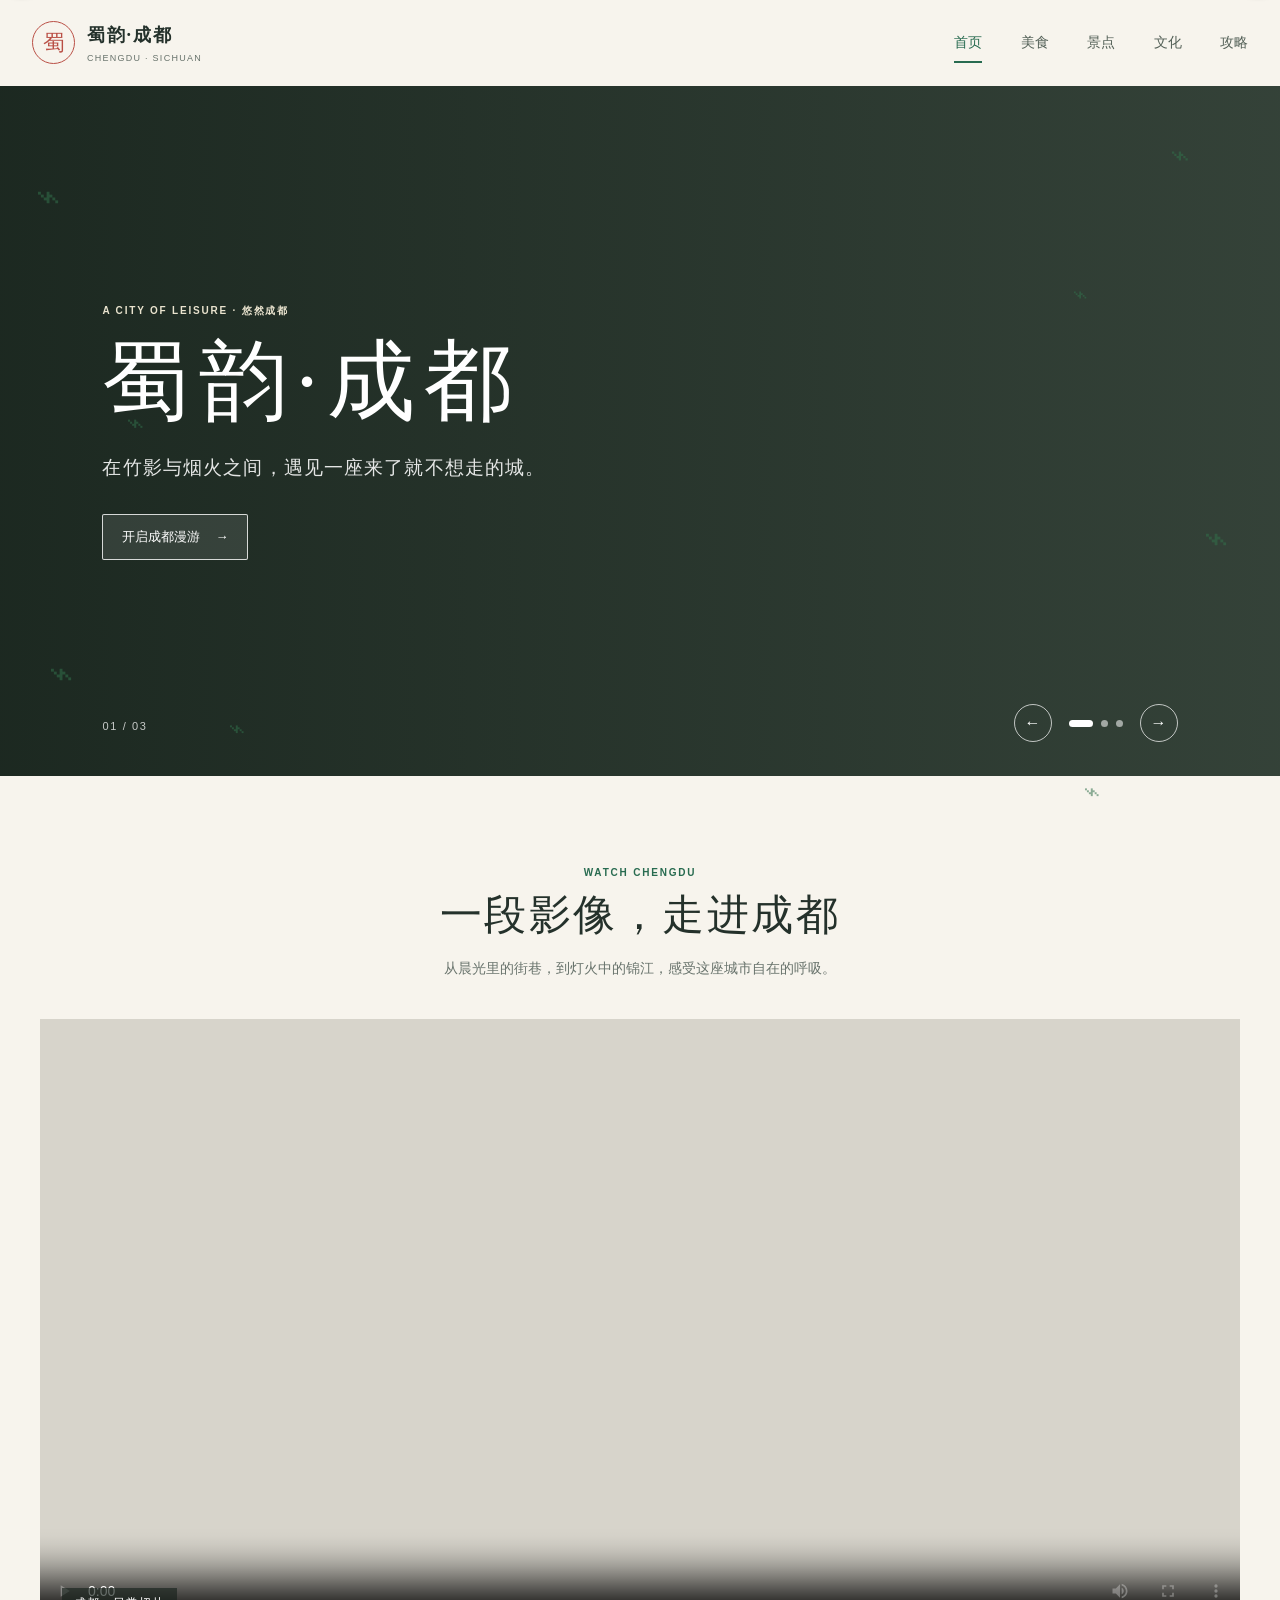
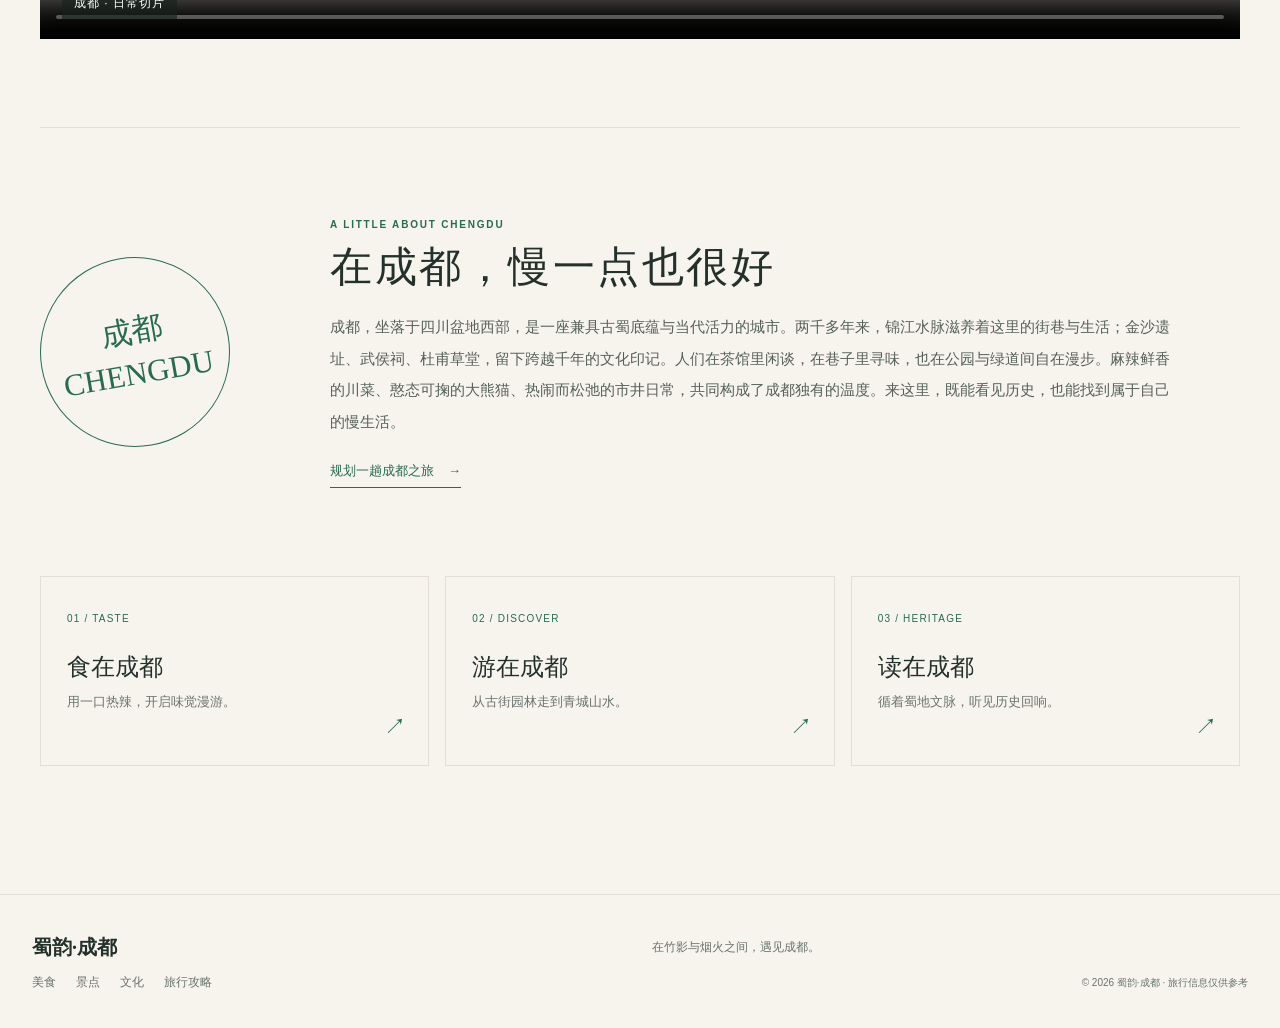
==== index.html @ 569bb5fd "新增chengdu.html、culture.html、food.html、index.html、sights.html、styles.css、travel.html、app.js" ====
<!doctype html>
<html lang="zh-CN" data-theme="home">
<head>
  <meta charset="utf-8">
  <meta name="viewport" content="width=device-width, initial-scale=1">
  <meta name="theme-color" content="#f7f4ed">
  <meta name="description" content="蜀韵·成都，发现成都的美食、景点、文化与旅行灵感。">
  <meta name="keywords" content="蜀韵成都,成都旅游,成都文化旅游,成都美食,成都景点,成都旅行攻略,熊猫,川菜,古蜀文化">
  <title>蜀韵·成都 — 一座来了就不想走的城</title>
  <link rel="stylesheet" href="styles.css">
  <script src="app.js" defer></script>
</head>
<body>
  <div class="leaf-field" aria-hidden="true">
    <span class="bamboo-leaf leaf-one">⌁</span><span class="bamboo-leaf leaf-two">⌁</span>
    <span class="bamboo-leaf leaf-three">⌁</span><span class="bamboo-leaf leaf-four">⌁</span>
    <span class="bamboo-leaf leaf-five">⌁</span><span class="bamboo-leaf leaf-six">⌁</span>
    <span class="bamboo-leaf leaf-seven">⌁</span><span class="bamboo-leaf leaf-eight">⌁</span>
  </div>
  <div class="panda-walkers" aria-hidden="true">
    <span class="panda panda-top">🐼</span><span class="panda panda-right">🐼</span>
    <span class="panda panda-bottom">🐼</span><span class="panda panda-left">🐼</span>
  </div>
  <header class="site-header">
    <a class="brand" href="index.html" aria-label="蜀韵成都首页">
      <span class="brand-mark" aria-hidden="true">蜀</span>
      <span><strong>蜀韵·成都</strong><small>CHENGDU · SICHUAN</small></span>
    </a>
    <button class="menu-toggle" type="button" aria-expanded="false" aria-label="展开导航">☰</button>
    <nav class="site-nav" aria-label="主导航">
      <a href="index.html" aria-current="page">首页</a><a href="food.html">美食</a>
      <a href="sights.html">景点</a><a href="culture.html">文化</a><a href="travel.html">攻略</a>
    </nav>
  </header>
  <main>
    <section class="hero-carousel" aria-label="成都风光轮播">
      <article class="hero-slide hero-one is-active">
        <div class="hero-copy"><p class="eyebrow">A CITY OF LEISURE · 悠然成都</p><h1>蜀韵·成都</h1><p>在竹影与烟火之间，遇见一座来了就不想走的城。</p><a class="button button-light" href="sights.html">开启成都漫游 <span aria-hidden="true">→</span></a></div>
      </article>
      <article class="hero-slide hero-two">
        <div class="hero-copy"><p class="eyebrow">TASTE THE CITY · 川味成都</p><h2>一城烟火，百味人生</h2><p>从街巷小吃到热辣火锅，舌尖上的成都从不设限。</p><a class="button button-light" href="food.html">寻味成都 <span aria-hidden="true">→</span></a></div>
      </article>
      <article class="hero-slide hero-three">
        <div class="hero-copy"><p class="eyebrow">SLOW DOWN · 慢游成都</p><h2>把日子，过成一首诗</h2><p>茶馆、古巷、锦江晚风，留一点时间给生活本身。</p><a class="button button-light" href="culture.html">走进蜀地文化 <span aria-hidden="true">→</span></a></div>
      </article>
      <div class="carousel-controls">
        <button class="carousel-arrow" type="button" data-carousel="previous" aria-label="上一张">←</button>
        <div class="carousel-dots" aria-label="选择轮播图片">
          <button class="carousel-dot is-active" type="button" aria-label="第1张" aria-current="true"></button>
          <button class="carousel-dot" type="button" aria-label="第2张"></button>
          <button class="carousel-dot" type="button" aria-label="第3张"></button>
        </div>
        <button class="carousel-arrow" type="button" data-carousel="next" aria-label="下一张">→</button>
      </div>
      <span class="hero-index" aria-hidden="true">01 / 03</span>
    </section>

    <section class="section video-section">
      <div class="section-heading"><p class="eyebrow">WATCH CHENGDU</p><h2>一段影像，走进成都</h2><p>从晨光里的街巷，到灯火中的锦江，感受这座城市自在的呼吸。</p></div>
      <div class="video-frame">
        <video controls preload="metadata" poster="https://images.unsplash.com/photo-1513415564515-763d91423bdd?auto=format&fit=crop&w=1600&q=85">
          <source src="https://videos.pexels.com/video-files/3195394/3195394-hd_1920_1080_25fps.mp4" type="video/mp4">
          您的浏览器暂不支持 HTML 视频播放。
        </video>
        <span class="video-caption">成都 · 日常切片</span>
      </div>
    </section>

    <section class="section intro-section">
      <div class="intro-stamp" aria-hidden="true">成都<br>CHENGDU</div>
      <div><p class="eyebrow">A LITTLE ABOUT CHENGDU</p><h2>在成都，慢一点也很好</h2>
        <p class="intro-copy">成都，坐落于四川盆地西部，是一座兼具古蜀底蕴与当代活力的城市。两千多年来，锦江水脉滋养着这里的街巷与生活；金沙遗址、武侯祠、杜甫草堂，留下跨越千年的文化印记。人们在茶馆里闲谈，在巷子里寻味，也在公园与绿道间自在漫步。麻辣鲜香的川菜、憨态可掬的大熊猫、热闹而松弛的市井日常，共同构成了成都独有的温度。来这里，既能看见历史，也能找到属于自己的慢生活。</p>
        <a class="text-link" href="travel.html">规划一趟成都之旅 <span aria-hidden="true">→</span></a>
      </div>
    </section>
    <section class="section quick-links">
      <a class="quick-card" href="food.html"><span>01 / TASTE</span><h2>食在成都</h2><p>用一口热辣，开启味觉漫游。</p><b aria-hidden="true">↗</b></a>
      <a class="quick-card" href="sights.html"><span>02 / DISCOVER</span><h2>游在成都</h2><p>从古街园林走到青城山水。</p><b aria-hidden="true">↗</b></a>
      <a class="quick-card" href="culture.html"><span>03 / HERITAGE</span><h2>读在成都</h2><p>循着蜀地文脉，听见历史回响。</p><b aria-hidden="true">↗</b></a>
    </section>
  </main>
  <footer class="site-footer">
    <a class="footer-brand" href="index.html">蜀韵·成都</a><p>在竹影与烟火之间，遇见成都。</p>
    <nav aria-label="页尾导航"><a href="food.html">美食</a><a href="sights.html">景点</a><a href="culture.html">文化</a><a href="travel.html">旅行攻略</a></nav>
    <small>© 2026 蜀韵·成都 · 旅行信息仅供参考</small>
  </footer>
</body>
</html>
---- styles.css ----
/* 全站基础色彩与主题变量 */
:root {
  color-scheme: light;
  --paper: #f7f4ed;
  --ink: #24312b;
  --muted: #68736c;
  --line: #e4dfd4;
  --accent: #286b50;
  --accent-soft: #e3ede4;
  --serif: "Noto Serif SC", "Songti SC", "STSong", Georgia, serif;
  --sans: -apple-system, BlinkMacSystemFont, "Segoe UI", "Microsoft YaHei", "PingFang SC", sans-serif;
}

html[data-theme="food"] { --accent: #c76b39; --accent-soft: #f4e5da; }
html[data-theme="sights"] { --accent: #397b9c; --accent-soft: #dfedf1; }
html[data-theme="culture"] { --accent: #805c91; --accent-soft: #eee5f1; }
html[data-theme="travel"] { --accent: #b48b2d; --accent-soft: #f3edda; }

* { box-sizing: border-box; }
html { scroll-behavior: smooth; }
body {
  margin: 0;
  min-width: 320px;
  background: var(--paper);
  color: var(--ink);
  font-family: var(--sans);
  line-height: 1.7;
}
img, video { display: block; max-width: 100%; }
a { color: inherit; text-decoration: none; }
button, select { font: inherit; }
button { color: inherit; }

/* 页面共用页头与页尾 */
.site-header {
  position: relative;
  z-index: 20;
  display: flex;
  width: min(100% - 64px, 1360px);
  min-height: 86px;
  align-items: center;
  justify-content: space-between;
  margin: 0 auto;
}
.brand { display: inline-flex; align-items: center; gap: 12px; }
.brand-mark {
  display: grid;
  width: 43px;
  height: 43px;
  place-items: center;
  border: 1px solid var(--accent);
  border-radius: 50%;
  color: var(--accent);
  font-family: var(--serif);
  font-size: 22px;
}
html[data-theme="home"] .brand-mark { border-color: #b94f45; color: #b94f45; }
.brand strong { display: block; font-family: var(--serif); font-size: 18px; letter-spacing: .1em; }
.brand small { display: block; color: var(--muted); font-size: 9px; letter-spacing: .14em; }
.site-nav { display: flex; align-items: center; gap: clamp(20px, 3vw, 42px); }
.site-nav a { position: relative; padding: 9px 0; color: #536057; font-size: 14px; transition: color .2s ease; }
.site-nav a:hover, .site-nav a[aria-current="page"] { color: var(--accent); }
.site-nav a[aria-current="page"]::after {
  position: absolute;
  right: 0;
  bottom: 1px;
  left: 0;
  height: 2px;
  background: var(--accent);
  content: "";
}
.menu-toggle { display: none; border: 0; background: transparent; font-size: 23px; cursor: pointer; }
.site-footer {
  display: grid;
  grid-template-columns: 1fr 1fr;
  gap: 8px 24px;
  align-items: center;
  margin-top: 40px;
  padding: 35px max(32px, calc((100% - 1280px) / 2));
  border-top: 1px solid var(--line);
  color: var(--muted);
  font-size: 12px;
}
.footer-brand { color: var(--ink); font-family: var(--serif); font-size: 20px; font-weight: 700; }
.site-footer p { margin: 0; }
.site-footer nav { display: flex; gap: 20px; }
.site-footer nav a:hover { color: var(--accent); }
.site-footer small { justify-self: end; }

/* 首页大图轮播 */
.hero-carousel { position: relative; height: min(690px, 72vw); min-height: 510px; overflow: hidden; background: #39473d; color: white; }
.hero-slide {
  position: absolute;
  inset: 0;
  display: flex;
  align-items: center;
  padding: 70px max(8%, calc((100% - 1200px) / 2));
  background-image: linear-gradient(90deg, rgba(17, 29, 22, .72), rgba(17, 29, 22, .12)), var(--hero-image);
  background-position: center;
  background-size: cover;
  opacity: 0;
  visibility: hidden;
  transition: opacity .8s ease, visibility .8s ease;
}
.hero-one { --hero-image: url("https://images.unsplash.com/photo-1600848319918-5de0b0b3e8b3?auto=format&fit=crop&w=2200&q=85"); }
.hero-two { --hero-image: url("https://images.unsplash.com/photo-1517248135467-4c7edcad34c4?auto=format&fit=crop&w=2200&q=85"); }
.hero-three { --hero-image: url("https://images.unsplash.com/photo-1513415564515-763d91423bdd?auto=format&fit=crop&w=2200&q=85"); }
.hero-slide.is-active { opacity: 1; visibility: visible; }
.hero-copy { max-width: 660px; transform: translateY(14px); transition: transform .8s ease; }
.hero-slide.is-active .hero-copy { transform: translateY(0); }
.hero-copy .eyebrow { color: #e9e3ce; }
.hero-copy h1, .hero-copy h2 { margin: 10px 0; font-family: var(--serif); font-size: clamp(48px, 7vw, 88px); font-weight: 500; letter-spacing: .1em; line-height: 1.2; }
.hero-copy > p:not(.eyebrow) { margin: 18px 0 30px; color: rgba(255,255,255,.88); font-size: clamp(15px, 2vw, 19px); letter-spacing: .06em; }
.button {
  display: inline-flex;
  min-height: 46px;
  align-items: center;
  justify-content: center;
  gap: 15px;
  padding: 10px 19px;
  border: 1px solid var(--accent);
  border-radius: 2px;
  background: var(--accent);
  color: white;
  font-size: 13px;
  cursor: pointer;
  transition: background .2s ease, color .2s ease, transform .2s ease;
}
.button:hover { background: transparent; color: var(--accent); transform: translateY(-2px); }
.button-light { border-color: rgba(255,255,255,.8); background: rgba(255,255,255,.1); }
.button-light:hover { background: white; color: #263b30; }
.carousel-controls { position: absolute; right: 8%; bottom: 34px; display: flex; align-items: center; gap: 17px; }
.carousel-arrow { display: grid; width: 38px; height: 38px; place-items: center; border: 1px solid rgba(255,255,255,.7); border-radius: 50%; background: transparent; color: white; cursor: pointer; }
.carousel-dots { display: flex; gap: 8px; }
.carousel-dot { width: 7px; height: 7px; padding: 0; border: 0; border-radius: 50%; background: rgba(255,255,255,.55); cursor: pointer; }
.carousel-dot.is-active { width: 24px; border-radius: 5px; background: white; }
.hero-index { position: absolute; bottom: 40px; left: 8%; color: rgba(255,255,255,.75); font-size: 11px; letter-spacing: .15em; }

/* 公共内容区块 */
.section { width: min(100% - 64px, 1200px); margin: 0 auto; padding: 88px 0; }
.section-heading { max-width: 620px; margin: 0 auto 38px; text-align: center; }
.section-heading h2, .intro-section h2, .callout h2, .route-plan h2, .culture-layout h2 {
  margin: 5px 0 12px;
  font-family: var(--serif);
  font-size: clamp(28px, 4vw, 42px);
  font-weight: 500;
  letter-spacing: .06em;
  line-height: 1.4;
}
.section-heading > p:last-child { margin: 0; color: var(--muted); font-size: 14px; }
.eyebrow { margin: 0; color: var(--accent); font-size: 10px; font-weight: 700; letter-spacing: .18em; }
.video-frame { position: relative; overflow: hidden; background: #d7d4cb; }
.video-frame video { width: 100%; max-height: 620px; aspect-ratio: 16 / 8.5; object-fit: cover; }
.video-caption { position: absolute; bottom: 20px; left: 22px; padding: 5px 12px; background: rgba(24,35,29,.65); color: white; font-size: 12px; letter-spacing: .08em; pointer-events: none; }
.intro-section { display: grid; grid-template-columns: 220px 1fr; gap: 70px; align-items: center; border-top: 1px solid var(--line); }
.intro-stamp { display: grid; width: 190px; height: 190px; place-content: center; border: 1px solid var(--accent); border-radius: 50%; color: var(--accent); font-family: var(--serif); font-size: 31px; line-height: 1.4; text-align: center; transform: rotate(-10deg); }
.intro-copy { max-width: 840px; color: #566159; font-size: 15px; line-height: 2.1; }
.text-link { display: inline-flex; gap: 14px; margin-top: 8px; padding-bottom: 5px; border-bottom: 1px solid var(--accent); color: var(--accent); font-size: 13px; }
.quick-links { display: grid; grid-template-columns: repeat(3, 1fr); gap: 16px; padding-top: 0; }
.quick-card { position: relative; min-height: 190px; padding: 26px; border: 1px solid var(--line); transition: background .2s ease, transform .2s ease; }
.quick-card:hover { background: var(--accent-soft); transform: translateY(-4px); }
.quick-card > span, .food-info > span, .sight-card > div > span { color: var(--accent); font-size: 10px; letter-spacing: .12em; }
.quick-card h2 { margin: 16px 0 4px; font-family: var(--serif); font-size: 24px; font-weight: 500; }
.quick-card p { margin: 0; color: var(--muted); font-size: 13px; }
.quick-card b { position: absolute; right: 22px; bottom: 20px; color: var(--accent); font-size: 22px; font-weight: 400; }

/* 内页标题横幅与专题卡片 */
.page-hero { display: grid; min-height: 420px; place-content: center; padding: 60px 24px; background-position: center; background-size: cover; color: white; text-align: center; }
.page-hero .eyebrow { color: rgba(255,255,255,.8); }
.page-hero h1 { margin: 12px 0; font-family: var(--serif); font-size: clamp(38px, 6vw, 68px); font-weight: 500; letter-spacing: .1em; }
.page-hero > p:last-child { margin: 0; color: rgba(255,255,255,.88); font-size: 15px; letter-spacing: .06em; }
.food-hero { background-image: linear-gradient(rgba(40,27,19,.47), rgba(40,27,19,.47)), url("https://images.unsplash.com/photo-1565299624946-b28f40a0ae38?auto=format&fit=crop&w=2000&q=85"); }
.sights-hero { background-image: linear-gradient(rgba(15,35,44,.45), rgba(15,35,44,.45)), url("https://images.unsplash.com/photo-1470770841072-f978cf4d019e?auto=format&fit=crop&w=2000&q=85"); }
.culture-hero { background-image: linear-gradient(rgba(34,24,44,.48), rgba(34,24,44,.48)), url("https://images.unsplash.com/photo-1513415564515-763d91423bdd?auto=format&fit=crop&w=2000&q=85"); }
.travel-hero { background-image: linear-gradient(rgba(49,42,24,.46), rgba(49,42,24,.46)), url("https://images.unsplash.com/photo-1500530855697-b586d89ba3ee?auto=format&fit=crop&w=2000&q=85"); }
.food-grid { display: grid; grid-template-columns: repeat(3, 1fr); gap: 22px; }
.food-card { overflow: hidden; background: #fffefa; }
.food-photo { position: relative; overflow: hidden; aspect-ratio: 1.2; background: #e6ddd0; }
.food-photo img { width: 100%; height: 100%; object-fit: cover; transition: transform .5s ease; }
.food-card:hover .food-photo img { transform: scale(1.05); }
.food-info { padding: 22px 22px 25px; }
.food-info h3, .sight-card h3 { margin: 5px 0 7px; font-family: var(--serif); font-size: 23px; font-weight: 500; }
.food-info p, .sight-card p { margin: 0; color: var(--muted); font-size: 13px; line-height: 1.9; }
.steam { position: absolute; z-index: 2; bottom: 28%; left: 50%; width: 22px; height: 75px; border-left: 3px solid rgba(255,255,255,.75); border-radius: 50%; opacity: 0; filter: blur(2px); transform: translateX(-50%) scaleY(.5); }
.steam-b { margin-left: -27px; height: 58px; }
.steam-c { margin-left: 27px; height: 64px; }
.food-card:hover .steam { animation: steam-rise 2s ease-in-out infinite; }
.food-card:hover .steam-b { animation-delay: .35s; }
.food-card:hover .steam-c { animation-delay: .7s; }
@keyframes steam-rise { 0% { opacity: 0; transform: translate(-50%, 18px) scaleY(.55) rotate(-8deg); } 35% { opacity: .8; } 100% { opacity: 0; transform: translate(-20%, -58px) scaleY(1.15) rotate(13deg); } }
.quote-section { padding: 56px 9%; background: var(--accent-soft); text-align: center; }
.quote-section h2 { margin: 10px 0; font-family: var(--serif); font-size: clamp(25px, 4vw, 37px); font-weight: 500; }
.quote-section > p:not(.eyebrow) { max-width: 700px; margin: 0 auto 24px; color: #556057; font-size: 14px; }
.sight-grid { display: grid; grid-template-columns: repeat(2, 1fr); gap: 22px; }
.sight-card { display: grid; grid-template-columns: 45% 1fr; min-height: 210px; overflow: hidden; background: #fffefa; }
.sight-card img { width: 100%; height: 100%; min-height: 210px; object-fit: cover; }
.sight-card > div { align-self: center; padding: 20px; }
.callout { display: flex; align-items: center; justify-content: space-between; gap: 40px; padding: 38px; background: var(--accent-soft); }
.callout > div { max-width: 740px; }
.callout p:not(.eyebrow) { margin: 0; color: #556057; font-size: 14px; }

/* 文化短片演示与语音控件 */
.culture-layout { display: grid; grid-template-columns: 1.2fr .8fr; gap: 70px; align-items: center; }
.culture-copy { color: #566159; font-size: 14px; line-height: 2.1; }
.timeline { display: grid; gap: 13px; margin-top: 28px; }
.timeline article { padding-left: 17px; border-left: 2px solid var(--accent); }
.timeline span { color: var(--accent); font-family: var(--serif); font-weight: 700; }
.timeline p { margin: 2px 0 0; color: var(--muted); font-size: 13px; }
.story-card { padding: 24px; border: 1px solid var(--line); background: #fffefa; }
.story-art { position: relative; height: 200px; overflow: hidden; margin-bottom: 22px; background: linear-gradient(#d5d9de 0 50%, #eadcc4 50%); }
.story-sun { position: absolute; top: 26px; left: 50%; width: 53px; height: 53px; border-radius: 50%; background: #d08b67; transform: translateX(-50%); }
.story-mountain { position: absolute; bottom: 55px; width: 0; height: 0; border-right: 130px solid transparent; border-bottom: 105px solid #827a83; border-left: 130px solid transparent; }
.mountain-one { left: -20px; }
.mountain-two { right: -40px; border-bottom-color: #697d79; transform: scale(.8); }
.story-river { position: absolute; right: -10%; bottom: -28px; left: -10%; height: 82px; border-radius: 50% 50% 0 0; background: #8db4b1; }
.story-bird { position: absolute; top: 66px; left: 28%; color: #fff4d6; font-size: 27px; animation: story-flight 4s ease-in-out infinite alternate; }
@keyframes story-flight { to { transform: translate(120px, -15px) rotate(18deg); } }
.story-card h3 { margin: 4px 0; font-family: var(--serif); font-size: 20px; }
.story-card > p:not(.eyebrow):not(.demo-note) { min-height: 48px; margin: 0; color: var(--muted); font-size: 13px; }
.story-controls { display: flex; flex-wrap: wrap; gap: 10px; margin-top: 17px; }
.voice-button { min-height: 42px; padding: 8px 13px; border: 1px solid var(--accent); background: transparent; color: var(--accent); font-size: 12px; cursor: pointer; }
.voice-button:hover { background: var(--accent); color: white; }
.demo-note, .source-note { color: var(--muted); font-size: 11px; line-height: 1.7; }
.demo-note { margin: 14px 0 0; }
.story-card.is-playing .story-art { animation: story-pulse 1.5s ease-in-out infinite alternate; }
@keyframes story-pulse { to { filter: saturate(1.2) brightness(1.07); } }

/* 交通比较与分日行程 */
.travel-section { padding-top: 70px; }
.align-left { margin-right: auto; margin-left: 0; text-align: left; }
.origin-picker { display: flex; flex-wrap: wrap; align-items: center; gap: 14px; margin-bottom: 16px; color: var(--muted); font-size: 13px; }
.origin-picker label { color: var(--ink); font-weight: 700; }
.origin-picker select { min-width: 155px; padding: 9px 32px 9px 12px; border: 1px solid var(--line); border-radius: 2px; background: #fffefa; color: var(--ink); }
.table-wrap { overflow-x: auto; border: 1px solid var(--line); background: #fffefa; }
.route-table { width: 100%; border-collapse: collapse; text-align: left; }
.route-table caption { padding: 15px 18px; color: var(--accent); font-family: var(--serif); font-size: 18px; font-weight: 700; text-align: left; }
.route-table th, .route-table td { padding: 15px 18px; border-top: 1px solid var(--line); }
.route-table th { background: var(--accent-soft); font-size: 12px; }
.route-table td { color: #525d55; font-size: 13px; }
.route-table td:first-child { color: var(--ink); font-weight: 700; }
.source-note { margin: 11px 0 0; }
.route-plan { display: grid; grid-template-columns: .8fr 1.2fr; gap: 50px; margin-top: 65px; padding: 34px; background: var(--accent-soft); }
.route-plan h2 { font-size: 29px; }
.route-plan > div > p:last-child { color: #556057; font-size: 13px; }
.itinerary-list { display: grid; gap: 12px; margin: 0; padding: 0; list-style: none; }
.itinerary-list li { padding: 13px 15px; border-left: 2px solid var(--accent); background: rgba(255,255,255,.55); }
.itinerary-list strong { display: block; font-family: var(--serif); font-size: 15px; }
.itinerary-list span { color: var(--muted); font-size: 12px; }
.voice-card { display: flex; align-items: center; gap: 18px; margin-top: 25px; padding: 20px; border: 1px solid var(--line); background: #fffefa; }
.voice-panda { font-size: 42px; }
.voice-card > div { flex: 1; }
.voice-card h3 { margin: 0; font-family: var(--serif); font-size: 18px; }
.voice-card p { margin: 3px 0 0; color: var(--muted); font-size: 12px; }

/* 漂浮竹叶与沿屏幕边缘漫步的熊猫 */
.leaf-field { position: fixed; z-index: 5; inset: 0; overflow: hidden; pointer-events: none; }
.bamboo-leaf { position: absolute; color: rgba(49, 112, 74, .55); font-family: var(--serif); font-size: 46px; line-height: 1; pointer-events: auto; animation: leaf-drift 12s ease-in-out infinite alternate; }
.leaf-one { top: 19%; left: 3%; animation-delay: -2s; }
.leaf-two { top: 45%; left: 10%; font-size: 33px; animation-delay: -7s; }
.leaf-three { top: 72%; left: 4%; animation-delay: -4s; }
.leaf-four { top: 15%; right: 7%; font-size: 36px; animation-delay: -5s; }
.leaf-five { top: 57%; right: 4%; animation-delay: -1s; }
.leaf-six { top: 86%; right: 14%; font-size: 31px; animation-delay: -8s; }
.leaf-seven { top: 31%; right: 15%; font-size: 28px; animation-delay: -3s; }
.leaf-eight { top: 79%; left: 18%; font-size: 31px; animation-delay: -6s; }
.leaf-field:hover .bamboo-leaf { animation-play-state: paused; }
@keyframes leaf-drift { from { transform: translate3d(-9px, -12px, 0) rotate(-35deg); } to { transform: translate3d(15px, 20px, 0) rotate(65deg); } }
.panda-walkers { position: fixed; z-index: 6; inset: 0; overflow: hidden; pointer-events: none; }
.panda { position: absolute; display: block; font-size: 27px; filter: drop-shadow(0 2px 2px rgba(0,0,0,.12)); }
.panda-top { top: 7px; left: -40px; animation: panda-top-walk 38s linear infinite; }
.panda-right { top: -40px; right: 5px; animation: panda-right-walk 42s linear infinite; }
.panda-bottom { bottom: 6px; left: -40px; animation: panda-bottom-walk 44s linear infinite reverse; }
.panda-left { top: -40px; left: 5px; animation: panda-left-walk 40s linear infinite reverse; }
@keyframes panda-top-walk { to { left: calc(100% + 40px); } }
@keyframes panda-bottom-walk { to { left: calc(100% + 40px); } }
@keyframes panda-right-walk { to { top: calc(100% + 40px); } }
@keyframes panda-left-walk { to { top: calc(100% + 40px); } }

@media (max-width: 760px) {
  .site-header { width: calc(100% - 36px); min-height: 72px; }
  .menu-toggle { display: block; }
  .site-nav { position: absolute; top: 62px; right: 0; display: none; min-width: 170px; padding: 10px 18px; border: 1px solid var(--line); background: var(--paper); box-shadow: 0 8px 24px rgba(30,40,32,.1); }
  .site-nav.is-open { display: grid; gap: 2px; }
  .site-nav a { padding: 9px 2px; }
  .site-nav a[aria-current="page"]::after { right: auto; width: 24px; }
  .hero-carousel { height: 74vh; min-height: 480px; }
  .hero-slide { padding-right: 28px; padding-left: 28px; }
  .carousel-controls { right: 24px; }
  .hero-index { left: 28px; }
  .section { width: calc(100% - 36px); padding: 62px 0; }
  .intro-section { grid-template-columns: 1fr; gap: 26px; }
  .intro-stamp { width: 130px; height: 130px; font-size: 23px; }
  .quick-links, .food-grid { grid-template-columns: 1fr; }
  .quick-card { min-height: 160px; }
  .sight-grid { grid-template-columns: 1fr; }
  .culture-layout { grid-template-columns: 1fr; gap: 32px; }
  .route-plan { grid-template-columns: 1fr; gap: 20px; padding: 23px; }
  .callout { align-items: flex-start; flex-direction: column; gap: 20px; padding: 26px; }
  .site-footer { grid-template-columns: 1fr; padding: 28px 20px; }
  .site-footer small { justify-self: start; }
}
@media (max-width: 480px) {
  .hero-carousel { min-height: 440px; }
  .hero-copy h1, .hero-copy h2 { font-size: 42px; }
  .page-hero { min-height: 340px; }
  .food-photo { aspect-ratio: 1.35; }
  .sight-card { grid-template-columns: 1fr; }
  .sight-card img { min-height: 190px; max-height: 220px; }
  .origin-picker { align-items: flex-start; flex-direction: column; }
  .route-table th, .route-table td { padding: 12px 10px; font-size: 12px; }
  .voice-card { align-items: flex-start; flex-wrap: wrap; }
  .voice-card > div { min-width: calc(100% - 75px); }
  .voice-card .voice-button { margin-left: 59px; }
  .panda, .bamboo-leaf { opacity: .55; }
}
@media (prefers-reduced-motion: reduce) {
  *, *::before, *::after { scroll-behavior: auto !important; animation-duration: .01ms !important; animation-iteration-count: 1 !important; transition-duration: .01ms !important; }
}
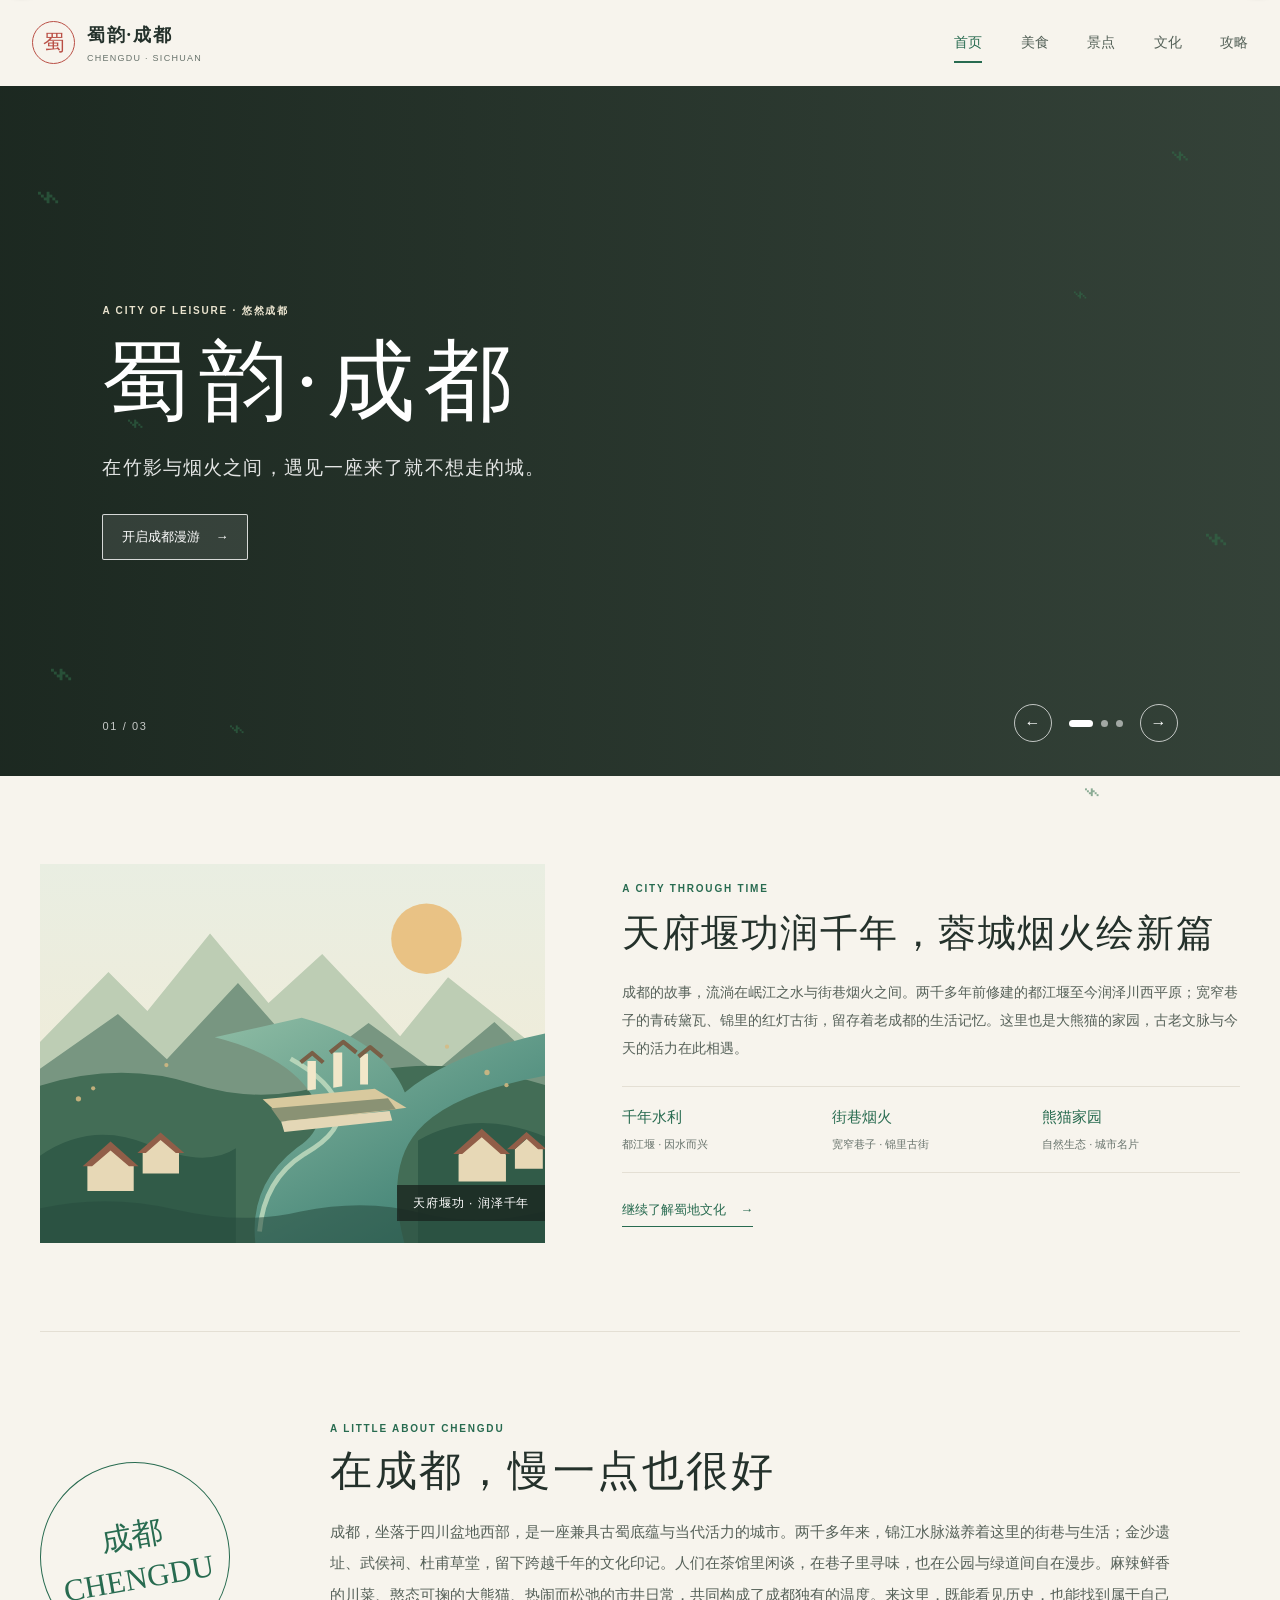
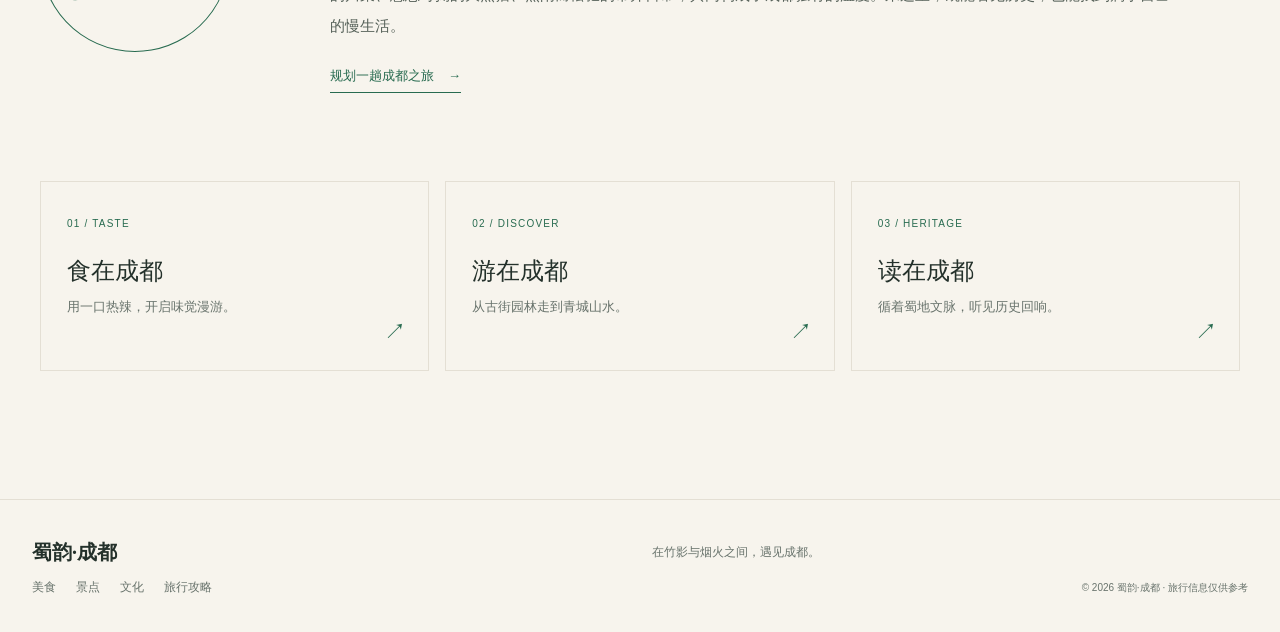
==== commit fb13f85a: "update" ====
--- a/index.html
+++ b/index.html
@@ -55,14 +55,56 @@
       <span class="hero-index" aria-hidden="true">01 / 03</span>
     </section>
 
-    <section class="section video-section">
-      <div class="section-heading"><p class="eyebrow">WATCH CHENGDU</p><h2>一段影像，走进成都</h2><p>从晨光里的街巷，到灯火中的锦江，感受这座城市自在的呼吸。</p></div>
-      <div class="video-frame">
-        <video controls preload="metadata" poster="https://images.unsplash.com/photo-1513415564515-763d91423bdd?auto=format&fit=crop&w=1600&q=85">
-          <source src="https://videos.pexels.com/video-files/3195394/3195394-hd_1920_1080_25fps.mp4" type="video/mp4">
-          您的浏览器暂不支持 HTML 视频播放。
-        </video>
-        <span class="video-caption">成都 · 日常切片</span>
+    <section class="section chengdu-feature">
+      <div class="chengdu-feature-image" role="img" aria-label="青山与江水环绕的都江堰主题插画">
+        <svg viewBox="0 0 960 720" aria-hidden="true" focusable="false">
+          <defs>
+            <linearGradient id="feature-sky" x1="0" y1="0" x2="0" y2="1">
+              <stop offset="0" stop-color="#e9eee2"/>
+              <stop offset="1" stop-color="#f4ead2"/>
+            </linearGradient>
+            <linearGradient id="feature-river" x1="0" y1="0" x2="0.8" y2="1">
+              <stop offset="0" stop-color="#8ebca4"/>
+              <stop offset="1" stop-color="#397c70"/>
+            </linearGradient>
+          </defs>
+          <rect width="960" height="720" fill="url(#feature-sky)"/>
+          <circle cx="734" cy="142" r="67" fill="#e9b86f" opacity=".8"/>
+          <path d="M0 338 130 205l74 74 119-147 111 132 102-93 148 156 91-112 185 147v178H0Z" fill="#bdcdb4"/>
+          <path d="m0 389 148-104 93 86 135-145 139 157 109-81 127 92 112-94 97 91v153H0Z" fill="#789681"/>
+          <path d="M0 421q154-47 292-3t282-8q164-58 386 10v300H0Z" fill="#436d56"/>
+          <path d="M332 329q126 32 176 98t-20 112q-91 70-79 181H692q-37-141 25-213t243-105v-80q-177 37-267 112-40-99-196-142Z" fill="url(#feature-river)"/>
+          <path d="M476 370q77 43 90 90t-64 91q-77 49-85 147" fill="none" stroke="#c6dfc2" stroke-width="9" opacity=".8"/>
+          <path d="M423 447 636 427l60 36-223 30Z" fill="#d8c99e"/>
+          <path d="m439 464 222-19 15 21-219 23Z" fill="#8a9274"/>
+          <path d="m458 489 206-20 5 18-205 22Z" fill="#e4d7b6"/>
+          <path d="M508 430v-56h16v54m33-3v-67h17v64m34-60v57h15v-59" fill="#f1e7c9"/>
+          <path d="m495 377 22-18 21 18m13-19 25-20 25 20m4 8 22-18 23 19" fill="none" stroke="#795f46" stroke-width="8" stroke-linejoin="round"/>
+          <path d="M0 554q98-67 206-21t166 7v180H0Zm718-29q110-62 242-7v202H718Z" fill="#315b48"/>
+          <g fill="#e7d8b6">
+            <path d="m90 571 44-39 44 39v50H90Zm105-24 34-30 35 30v41h-69Zm600 5 45-40 45 40v51h-90Zm107-10 26-23 27 23v37h-53Z"/>
+          </g>
+          <g fill="#915e48">
+            <path d="m81 574 53-47 53 47h-18l-35-30-35 30Zm104-25 44-39 45 39h-16l-29-25-28 25Zm600 2 54-48 54 48h-18l-36-32-37 32Zm102-9 37-33 38 33h-16l-22-20-22 20Z"/>
+          </g>
+          <g fill="#d7bb83" opacity=".85">
+            <circle cx="73" cy="446" r="5"/><circle cx="101" cy="426" r="4"/><circle cx="849" cy="396" r="5"/>
+            <circle cx="886" cy="420" r="4"/><circle cx="240" cy="382" r="4"/><circle cx="773" cy="347" r="4"/>
+          </g>
+          <path d="M0 654q127-28 257 2t238 4q124-25 228 3t237-3v60H0Z" fill="#274b3e" opacity=".55"/>
+        </svg>
+        <span>天府堰功 · 润泽千年</span>
+      </div>
+      <div class="chengdu-feature-copy">
+        <p class="eyebrow">A CITY THROUGH TIME</p>
+        <h2>天府堰功润千年，蓉城烟火绘新篇</h2>
+        <p>成都的故事，流淌在岷江之水与街巷烟火之间。两千多年前修建的都江堰至今润泽川西平原；宽窄巷子的青砖黛瓦、锦里的红灯古街，留存着老成都的生活记忆。这里也是大熊猫的家园，古老文脉与今天的活力在此相遇。</p>
+        <div class="chengdu-feature-points">
+          <div><strong>千年水利</strong><span>都江堰 · 因水而兴</span></div>
+          <div><strong>街巷烟火</strong><span>宽窄巷子 · 锦里古街</span></div>
+          <div><strong>熊猫家园</strong><span>自然生态 · 城市名片</span></div>
+        </div>
+        <a class="text-link" href="culture.html">继续了解蜀地文化 <span aria-hidden="true">→</span></a>
       </div>
     </section>
 
--- a/styles.css
+++ b/styles.css
@@ -149,9 +149,16 @@
 }
 .section-heading > p:last-child { margin: 0; color: var(--muted); font-size: 14px; }
 .eyebrow { margin: 0; color: var(--accent); font-size: 10px; font-weight: 700; letter-spacing: .18em; }
-.video-frame { position: relative; overflow: hidden; background: #d7d4cb; }
-.video-frame video { width: 100%; max-height: 620px; aspect-ratio: 16 / 8.5; object-fit: cover; }
-.video-caption { position: absolute; bottom: 20px; left: 22px; padding: 5px 12px; background: rgba(24,35,29,.65); color: white; font-size: 12px; letter-spacing: .08em; pointer-events: none; }
+.chengdu-feature { display: grid; grid-template-columns: .9fr 1.1fr; gap: clamp(32px, 6vw, 78px); align-items: center; }
+.chengdu-feature-image { position: relative; min-height: 360px; overflow: hidden; background: var(--accent-soft); }
+.chengdu-feature-image svg { display: block; width: 100%; height: 100%; min-height: 360px; }
+.chengdu-feature-image > span { position: absolute; right: 0; bottom: 22px; padding: 8px 16px; background: rgba(24,35,29,.76); color: white; font-size: 12px; letter-spacing: .08em; }
+.chengdu-feature-copy h2 { margin: 8px 0 16px; font-family: var(--serif); font-size: clamp(27px, 3.2vw, 38px); font-weight: 500; letter-spacing: .04em; line-height: 1.5; }
+.chengdu-feature-copy > p:not(.eyebrow) { margin: 0; color: #566159; font-size: 14px; line-height: 2; }
+.chengdu-feature-points { display: grid; grid-template-columns: repeat(3, 1fr); gap: 12px; margin: 24px 0 18px; padding: 18px 0; border-top: 1px solid var(--line); border-bottom: 1px solid var(--line); }
+.chengdu-feature-points div { display: grid; gap: 4px; }
+.chengdu-feature-points strong { color: var(--accent); font-family: var(--serif); font-size: 15px; font-weight: 500; }
+.chengdu-feature-points span { color: var(--muted); font-size: 11px; }
 .intro-section { display: grid; grid-template-columns: 220px 1fr; gap: 70px; align-items: center; border-top: 1px solid var(--line); }
 .intro-stamp { display: grid; width: 190px; height: 190px; place-content: center; border: 1px solid var(--accent); border-radius: 50%; color: var(--accent); font-family: var(--serif); font-size: 31px; line-height: 1.4; text-align: center; transform: rotate(-10deg); }
 .intro-copy { max-width: 840px; color: #566159; font-size: 15px; line-height: 2.1; }
@@ -288,6 +295,10 @@
   .carousel-controls { right: 24px; }
   .hero-index { left: 28px; }
   .section { width: calc(100% - 36px); padding: 62px 0; }
+  .chengdu-feature { grid-template-columns: 1fr; gap: 26px; }
+  .chengdu-feature-image, .chengdu-feature-image svg { min-height: 260px; }
+  .chengdu-feature-points { gap: 8px; }
+  .chengdu-feature-points span { font-size: 10px; }
   .intro-section { grid-template-columns: 1fr; gap: 26px; }
   .intro-stamp { width: 130px; height: 130px; font-size: 23px; }
   .quick-links, .food-grid { grid-template-columns: 1fr; }
